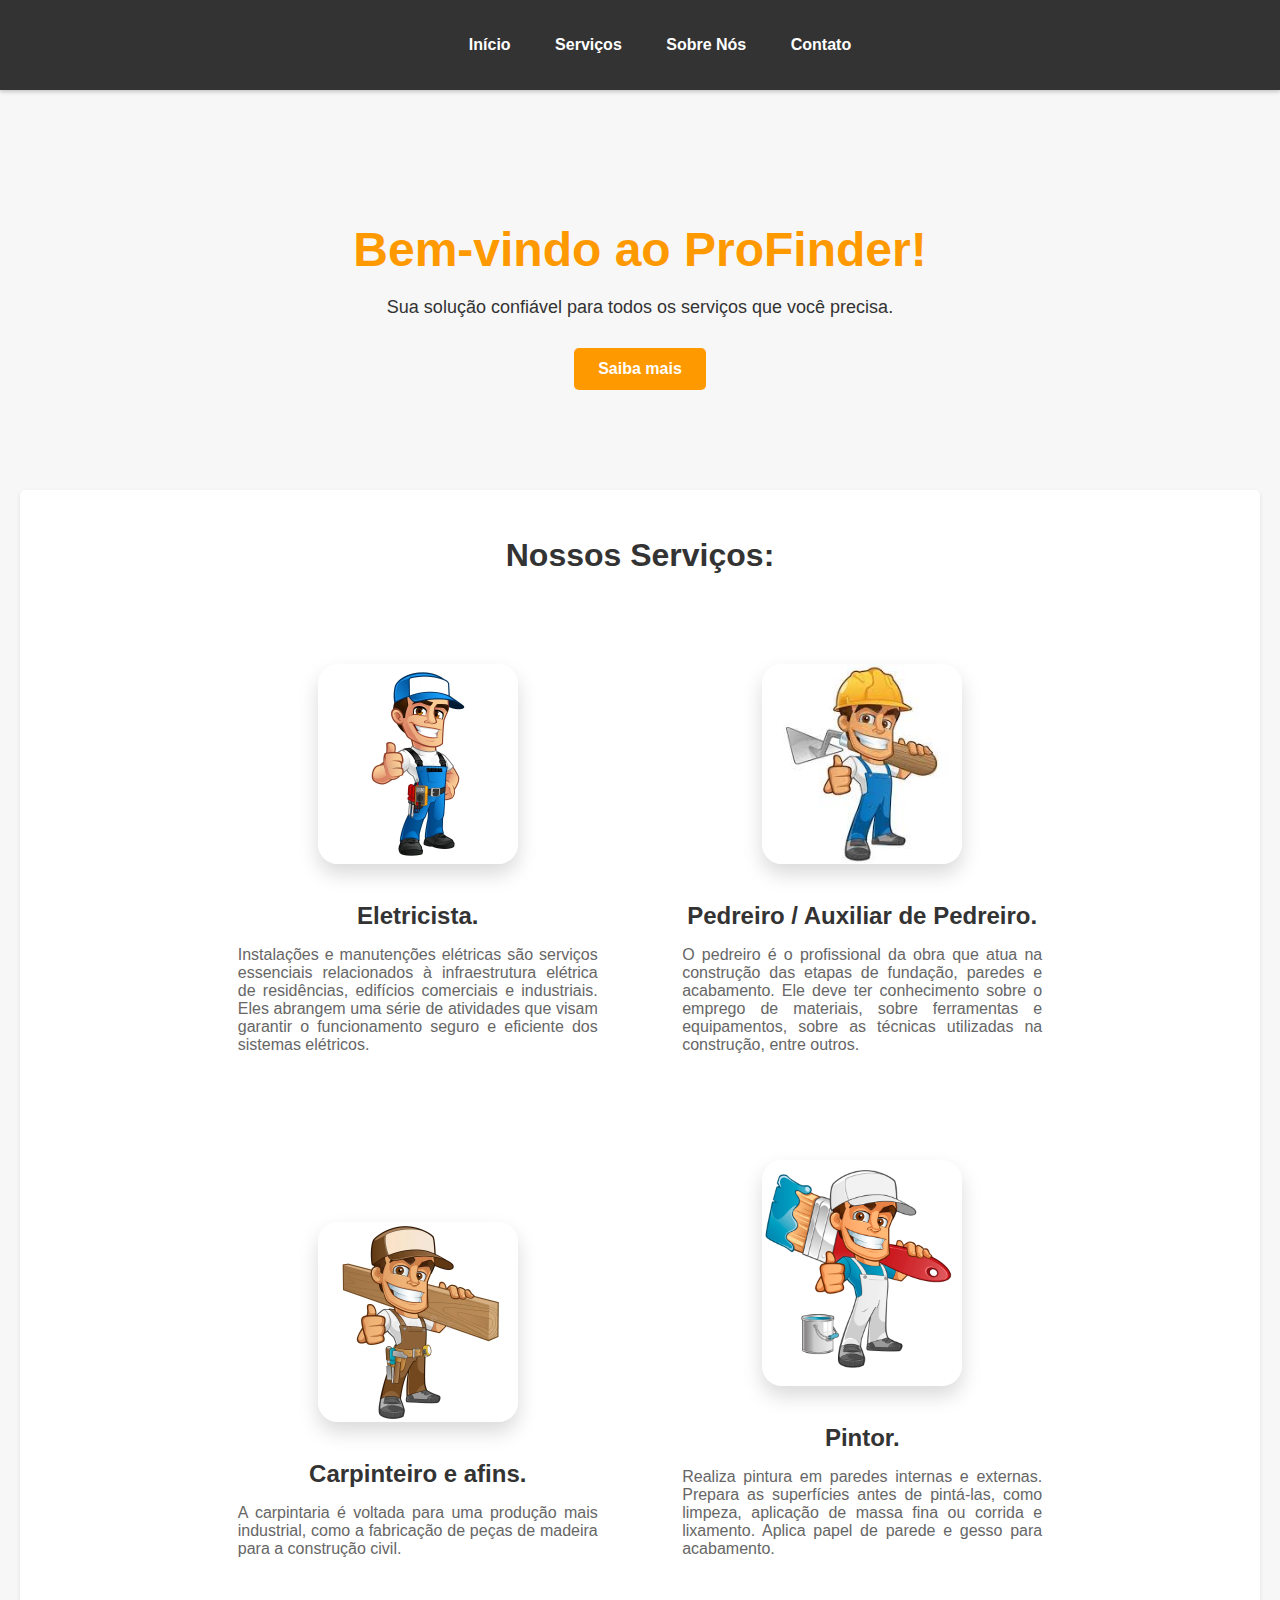
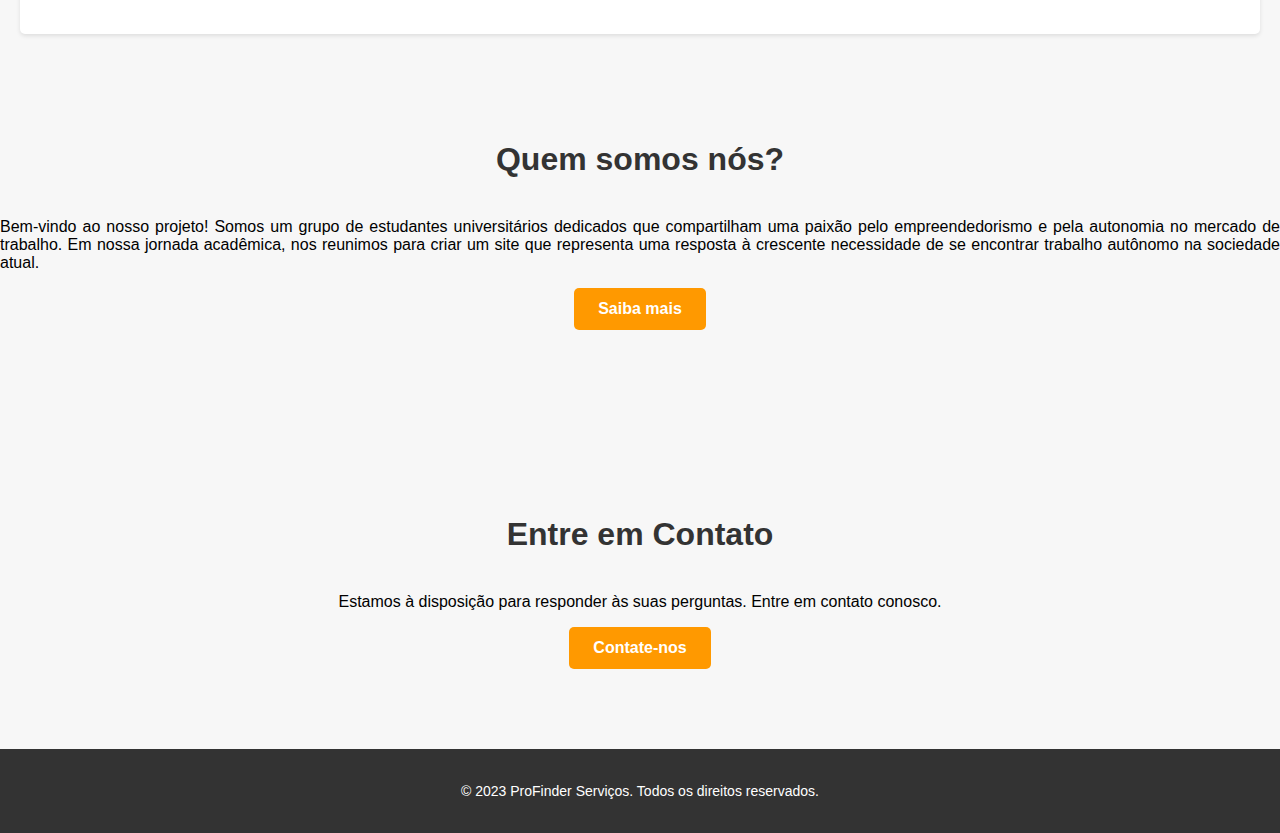
==== index.html @ 60f461d2 "05.09.2023" ====
<!DOCTYPE html>
<html lang="pt-br">

<head>
    <meta charset="UTF-8">
    <meta name="viewport" content="width=device-width, initial-scale=1.0">
    <link rel="stylesheet" href="./css/styles.css">
    <title>ProFinder</title>
</head>

<body>
    <header>
        <nav>
            <ul>
                <li><a href="#">Início</a></li>
                <li><a href="#">Serviços</a></li>
                <li><a href="#">Sobre Nós</a></li>
                <li><a href="#">Contato</a></li>
            </ul>
        </nav>
    </header>

    <section class="topo">
        <h1>Bem-vindo ao ProFinder!</h1>
        <p>Sua solução confiável para todos os serviços que você precisa.</p>
        <a href="#" class="btn">Saiba mais</a>
    </section>

    <section class="servicos">
        <h2>Nossos Serviços:</h2>

        <div class="eletricista">
            <img src="./img/manuteletrica.png" alt="Eletricista">
            <h3>Eletricista.</h3>
            <p>Instalações e manutenções elétricas são serviços essenciais relacionados à infraestrutura elétrica de
                residências, edifícios comerciais e industriais. Eles abrangem uma série de atividades que visam
                garantir o funcionamento seguro e eficiente dos sistemas elétricos.</p>
        </div>

        <div class="pedreiro">
            <img src="./img/pedreiro.png" alt="Pedreiro e afins">
            <h3>Pedreiro / Auxiliar de Pedreiro.</h3>
            <p>O pedreiro é o profissional da obra que atua na construção das etapas de fundação, paredes e acabamento.
                Ele deve ter conhecimento sobre o emprego de materiais, sobre ferramentas e equipamentos, sobre as
                técnicas utilizadas na construção, entre outros.</p>
        </div>

        <div class="carpinteiro">
            <img src="./img/carpinteiro.png" alt="Carpinteiro">
            <h3>Carpinteiro e afins.</h3>
            <p>A carpintaria é voltada para uma produção mais industrial, como a fabricação de peças de madeira para a
                construção civil.</p>
        </div>

        <div class="pintor">
            <img src="./img/pintor.png" alt="Pintor">
            <h3>Pintor.</h3>
            <p>Realiza pintura em paredes internas e externas. Prepara as superfícies antes de pintá-las, como limpeza,
                aplicação de massa fina ou corrida e lixamento. Aplica papel de parede e gesso para acabamento.</p>
        </div>
    </section>

    <section class="sobre">
        <h2>Quem somos nós?</h2>
        <p>Bem-vindo ao nosso projeto! Somos um grupo de estudantes universitários dedicados que compartilham uma paixão
            pelo empreendedorismo e pela autonomia no mercado de trabalho. Em nossa jornada acadêmica, nos reunimos para
            criar um site que representa uma resposta à crescente necessidade de se encontrar trabalho autônomo na
            sociedade atual.</p>
        <a href="#" class="btn">Saiba mais</a>
    </section>

    <section class="contato">
        <h2>Entre em Contato</h2>
        <p>Estamos à disposição para responder às suas perguntas. Entre em contato conosco.</p>
        <a href="#" class="btn">Contate-nos</a>
    </section>

    <footer>
        <p>&copy; 2023 ProFinder Serviços. Todos os direitos reservados.</p>
    </footer>
</body>

</html>
---- css/styles.css ----
/* Adicionando estilos para o corpo da página */
body {
    font-family: "Century Gothic", sans-serif;
    background-color: #f7f7f7;
    margin: 0;
    padding: 0;
}

/* Estilos para o cabeçalho (header) */
header {
    background-color: #333;
    color: #fff;
    padding: 20px 0;
    box-shadow: 0px 2px 4px rgba(0, 0, 0, 0.2);
}

nav ul {
    list-style-type: none;
    text-align: center;
}

nav li {
    display: inline;
    margin: 0 20px;
}

nav a {
    text-decoration: none;
    color: #fff;
    font-weight: bold;
    font-size: 16px;
    transition: color 0.3s;
}

nav a:hover {
    color: #ff9900;
}

/* Estilos para a seção de herói (hero) */
.topo {
    text-align: center;
    padding: 100px 0;
    background-image: url('hero-background.jpg');
    background-size: cover;
    background-position: center;
    color: #fff;
}

.topo h1 {
    font-size: 48px;
    margin-bottom: 20px;
    color: #ff9900;
}

.topo p {
    font-size: 18px;
    margin-bottom: 30px;
    color: #333
}

.btn {
    display: inline-block;
    padding: 12px 24px;
    background-color: #ff9900;
    color: #fff;
    text-decoration: none;
    border-radius: 5px;
    font-weight: bold;
    transition: background-color 0.3s;
}

.btn:hover {
    background-color: #ff6600;
}

/* Estilos para a seção de serviços (services) */
.servicos {
    text-align: center;
    padding: 80px 0;
}

/*.servicos section {
    text-align: center;
    padding: 40px;
    border-radius: 20px;
    width: 30%;
    width: 128px;
    max-width: 100%;
}*/

section div {
    text-align: center;
    padding: 40px;
    border-radius: 20px;
    width: 30%;
    display: inline-block;
}

.servicos h2 {
    font-size: 32px;
    margin-bottom: 40px;
    color: #333;
}

.servicos {
    display: inline-block;
    margin: 0 20px;
    background-color: #fff;
    border-radius: 5px;
    padding: 20px;
    box-shadow: 0px 2px 4px rgba(0, 0, 0, 0.1);
}

.servicos img {
    max-width: 100%;
    height: auto;
    margin-bottom: 20px;
    border-radius: 20px;
    box-shadow: 0 10px 20px rgba(0, 0, 0, 0.15);
    display: inline-block;
    margin: 10px;
    width: 200px;
    height: auto;
}

.servicos h3 {
    font-size: 24px;
    margin-bottom: 10px;
    color: #333;
}

.servicos p {
    font-size: 16px;
    color: #666;
    text-align: justify;
}

/* Estilos para a seção "Sobre Nós" (about-us) */
.sobre {
    text-align: center;
    padding: 80px 0;
    background-color: #f7f7f7;
}

.sobre h2 {
    font-size: 32px;
    margin-bottom: 40px;
    color: #333;
}

.sobre p {
    text-align: justify;
}

/* Estilos para a seção de contato (contact) */
.contato {
    text-align: center;
    padding: 80px 0;
}

.contato h2 {
    font-size: 32px;
    margin-bottom: 40px;
    color: #333;
}

/* Estilos para o rodapé (footer) */
footer {
    text-align: center;
    background-color: #333;
    color: #fff;
    padding: 20px 0;
}

footer p {
    font-size: 14px;
}
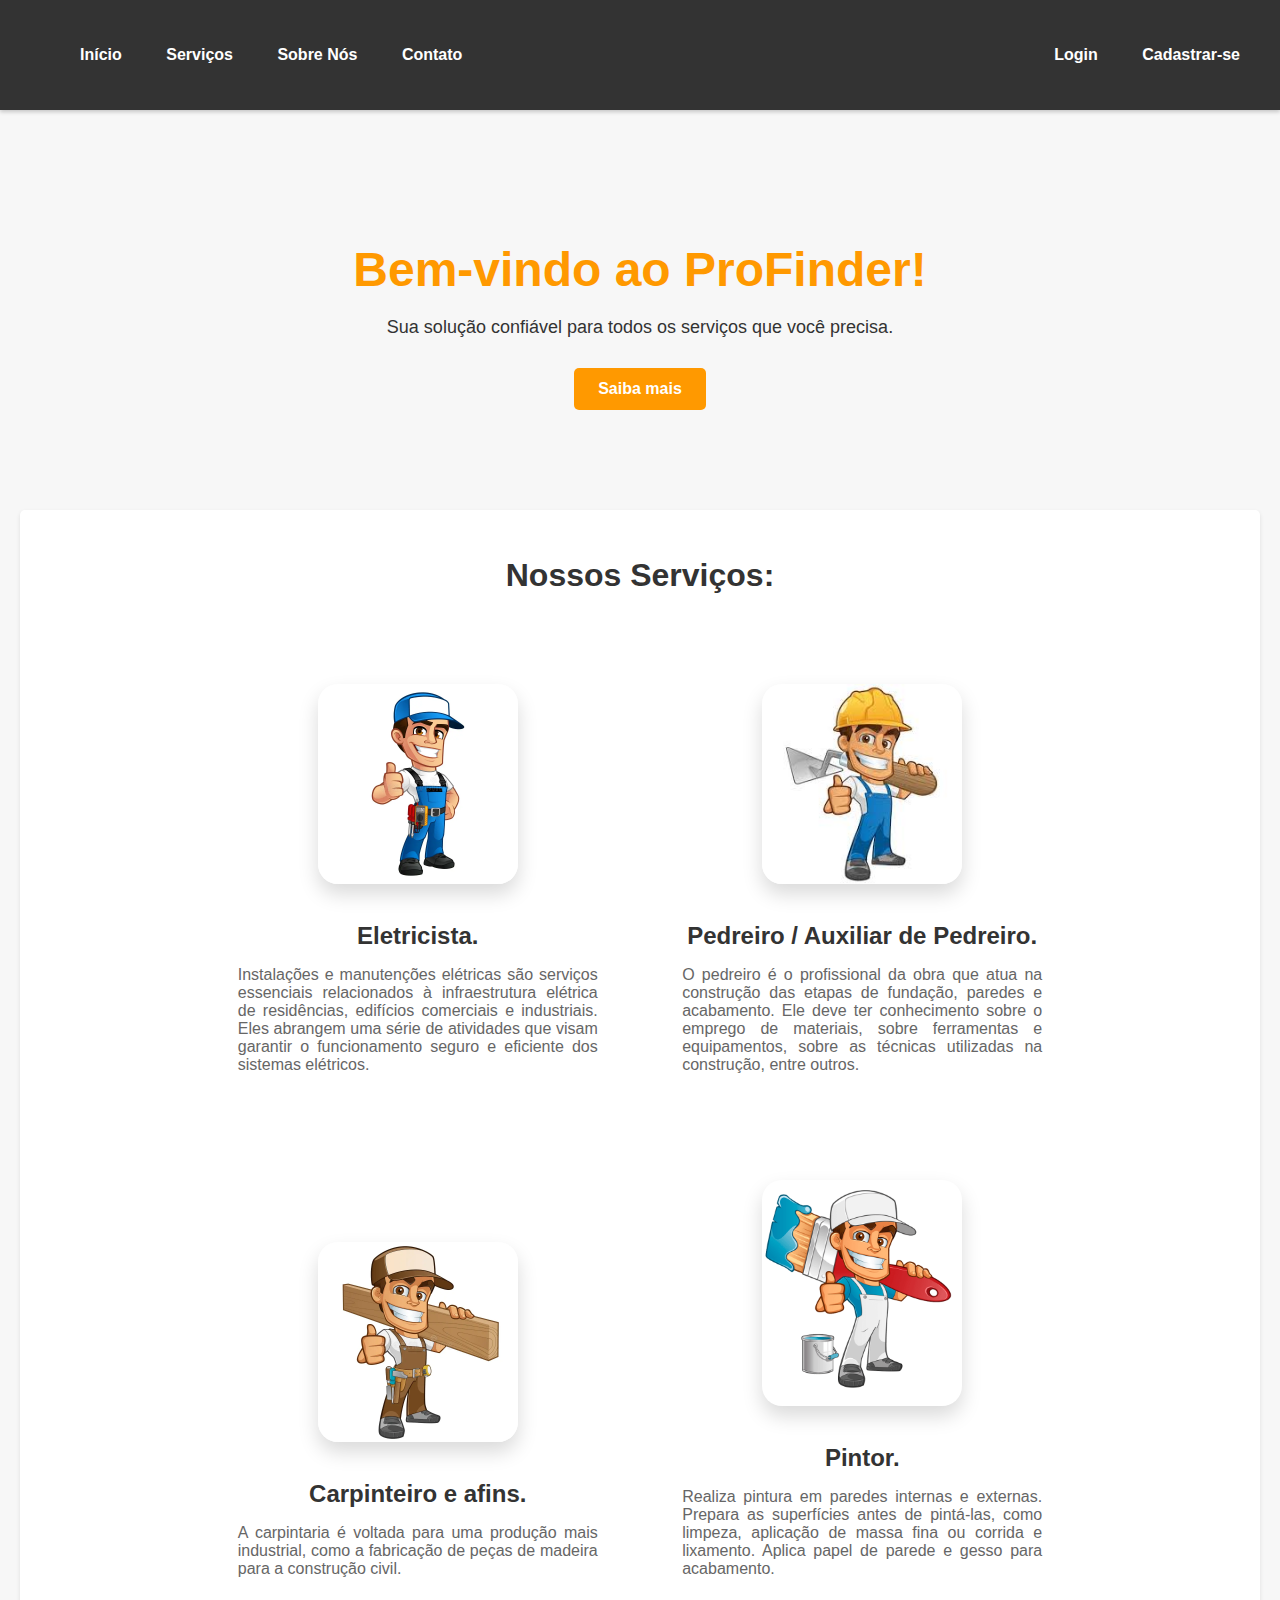
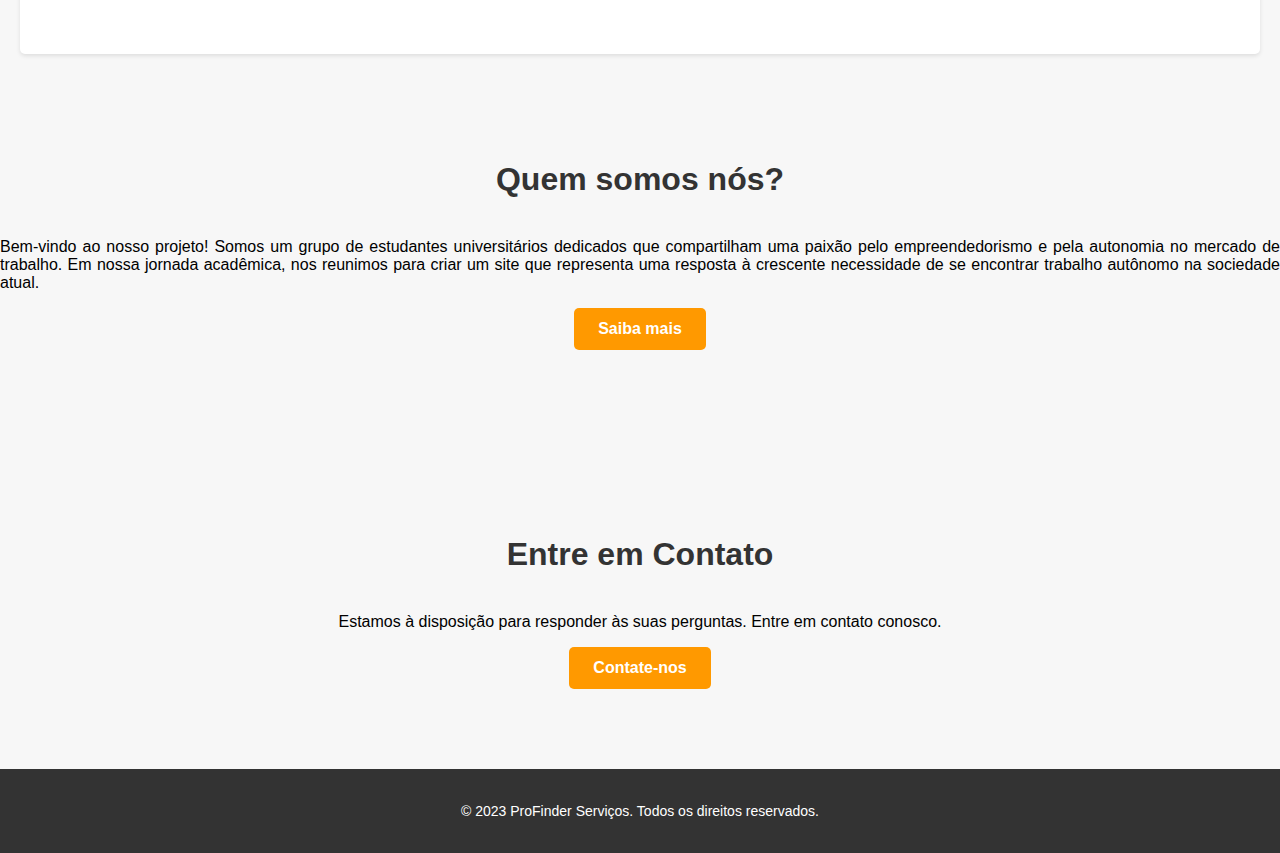
==== commit e27bd559: "06/09/2023" ====
--- a/index.html
+++ b/index.html
@@ -10,13 +10,22 @@
 
 <body>
     <header>
-        <nav>
-            <ul>
-                <li><a href="#">Início</a></li>
-                <li><a href="#">Serviços</a></li>
-                <li><a href="#">Sobre Nós</a></li>
-                <li><a href="#">Contato</a></li>
-            </ul>
+        <nav class="navibar">
+            <div class="centralizar">
+                <ul>
+                    <li><a href="index.html">Início</a></li>
+                    <li><a href="#">Serviços</a></li>
+                    <li><a href="#">Sobre Nós</a></li>
+                    <li><a href="#">Contato</a></li>
+                </ul>
+            </div>
+
+            <div class="esquerda">
+                <ul>
+                    <li><a href="#">Login</a></li>
+                    <li><a href="cadUsuario.html">Cadastrar-se</a></li>
+                </ul>
+            </div>
         </nav>
     </header>
 
--- a/css/styles.css
+++ b/css/styles.css
@@ -34,6 +34,14 @@
 
 nav a:hover {
     color: #ff9900;
+}
+.navibar {
+    display: flex;
+    justify-content: space-between; /* Espaço entre os elementos centralizados e os elementos à direita */
+    align-items: center; /* Centraliza verticalmente os elementos */
+    background-color: #333;
+    color: #fff;
+    padding: 10px 20px;  
 }
 
 /* Estilos para a seção de herói (hero) */
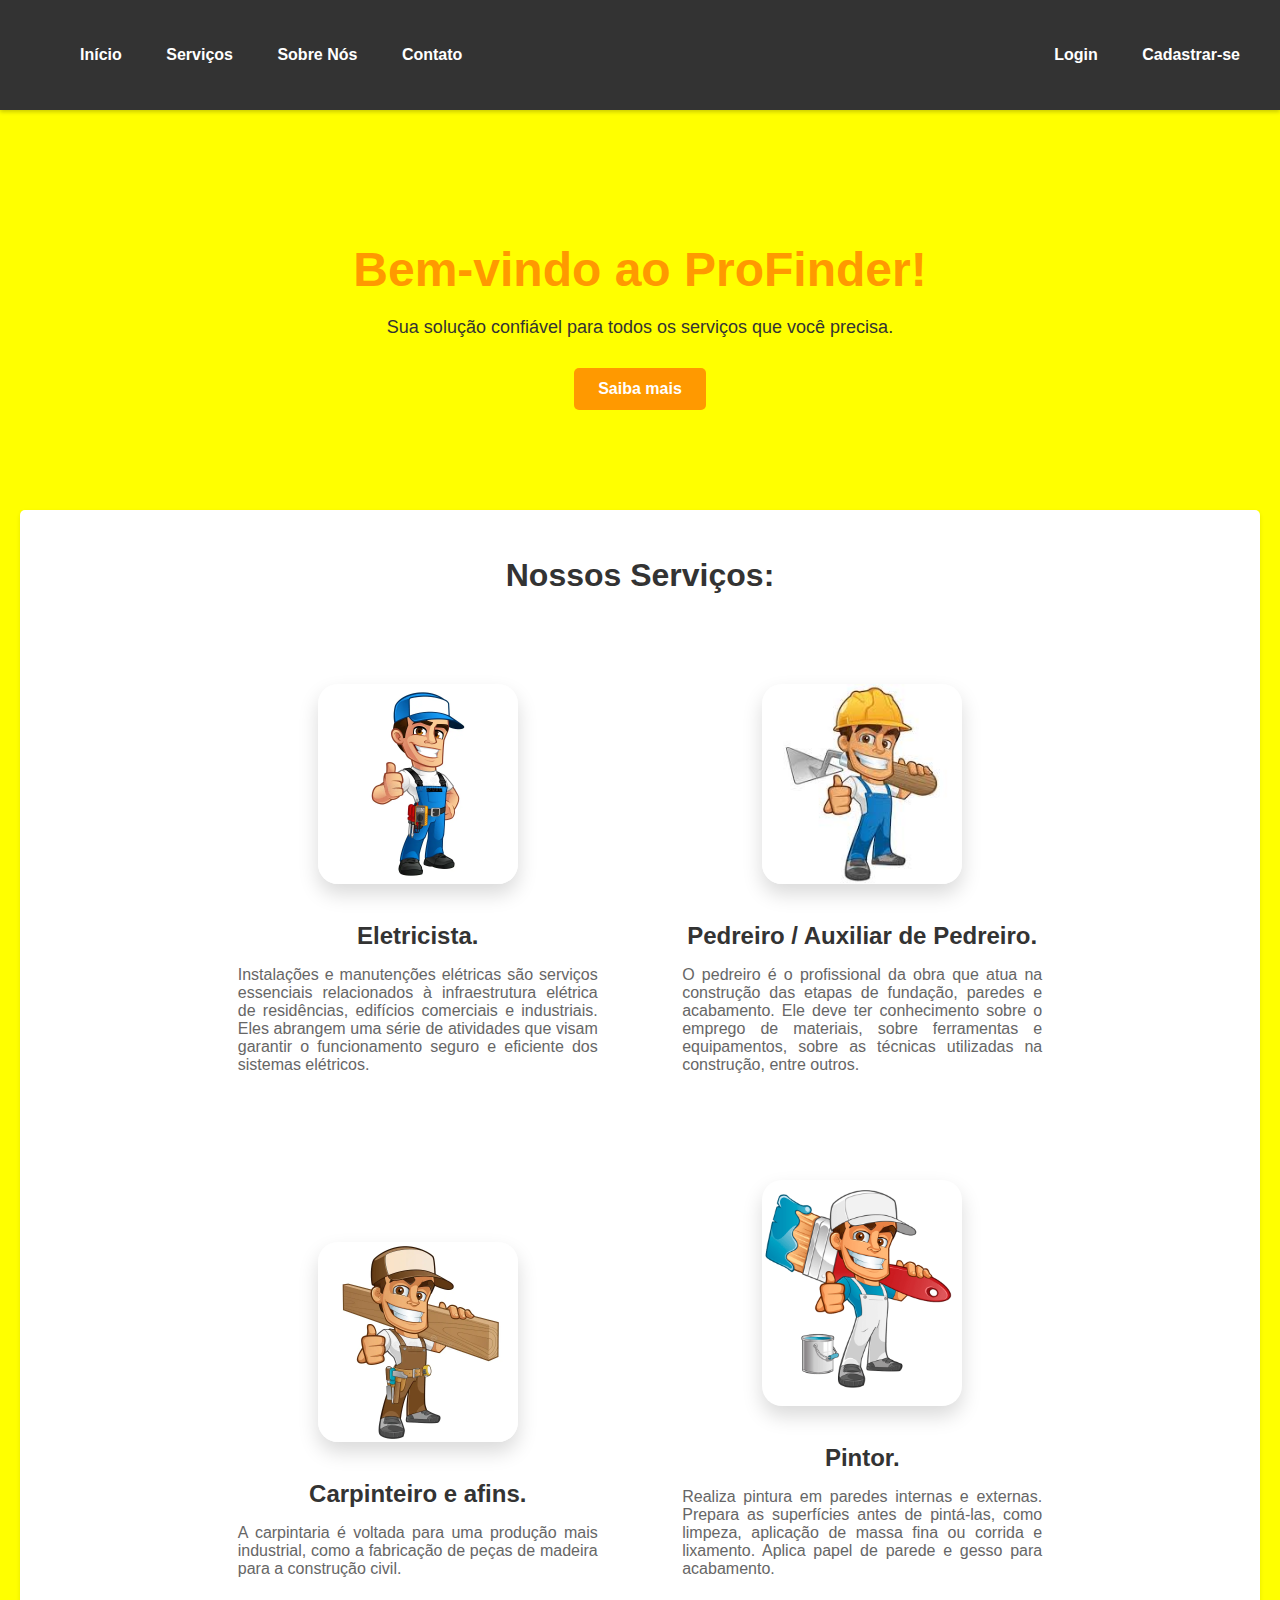
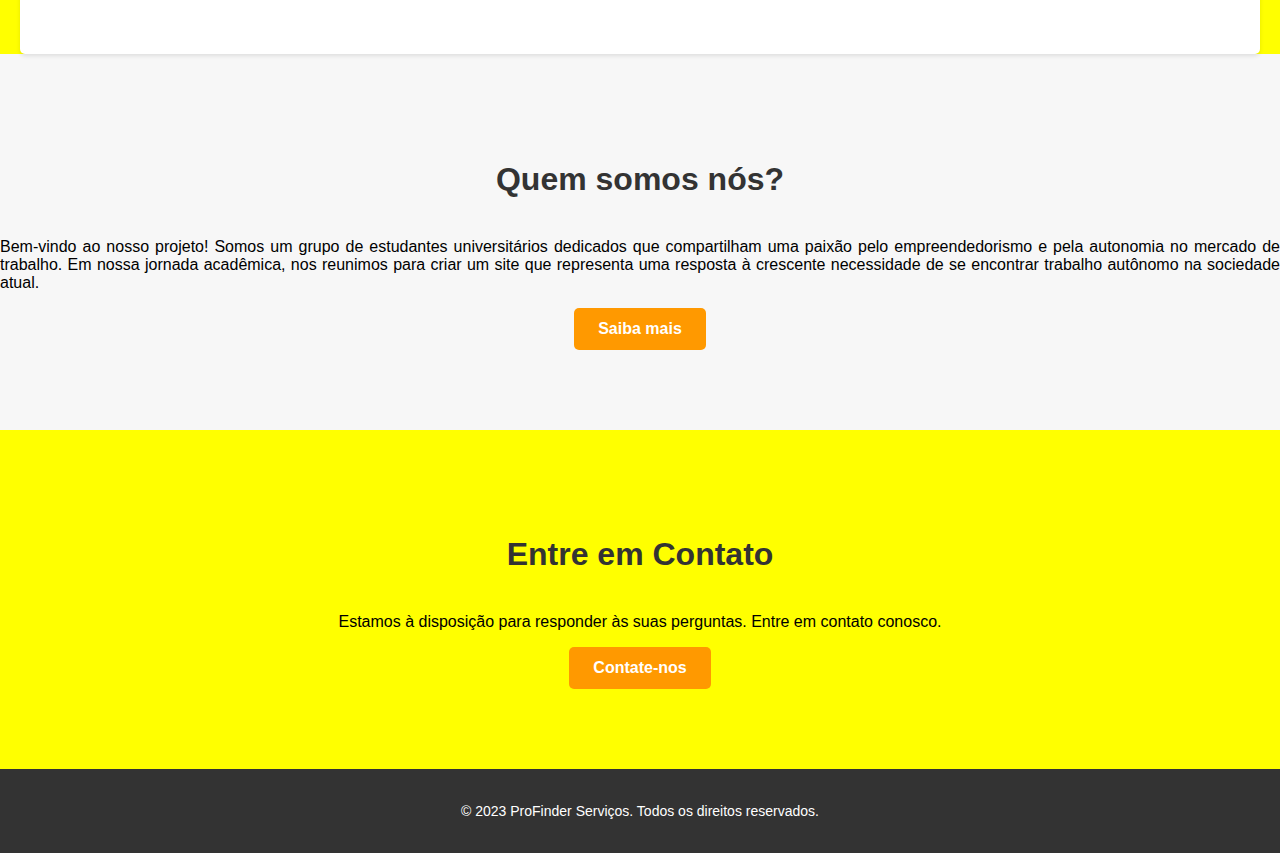
==== commit f94db4cf: "06/09/2023" ====
--- a/index.html
+++ b/index.html
@@ -22,7 +22,7 @@
 
             <div class="esquerda">
                 <ul>
-                    <li><a href="#">Login</a></li>
+                    <li><a href="login.html">Login</a></li>
                     <li><a href="cadUsuario.html">Cadastrar-se</a></li>
                 </ul>
             </div>
--- a/css/styles.css
+++ b/css/styles.css
@@ -4,6 +4,7 @@
     background-color: #f7f7f7;
     margin: 0;
     padding: 0;
+    background-color: yellow;
 }
 
 /* Estilos para o cabeçalho (header) */
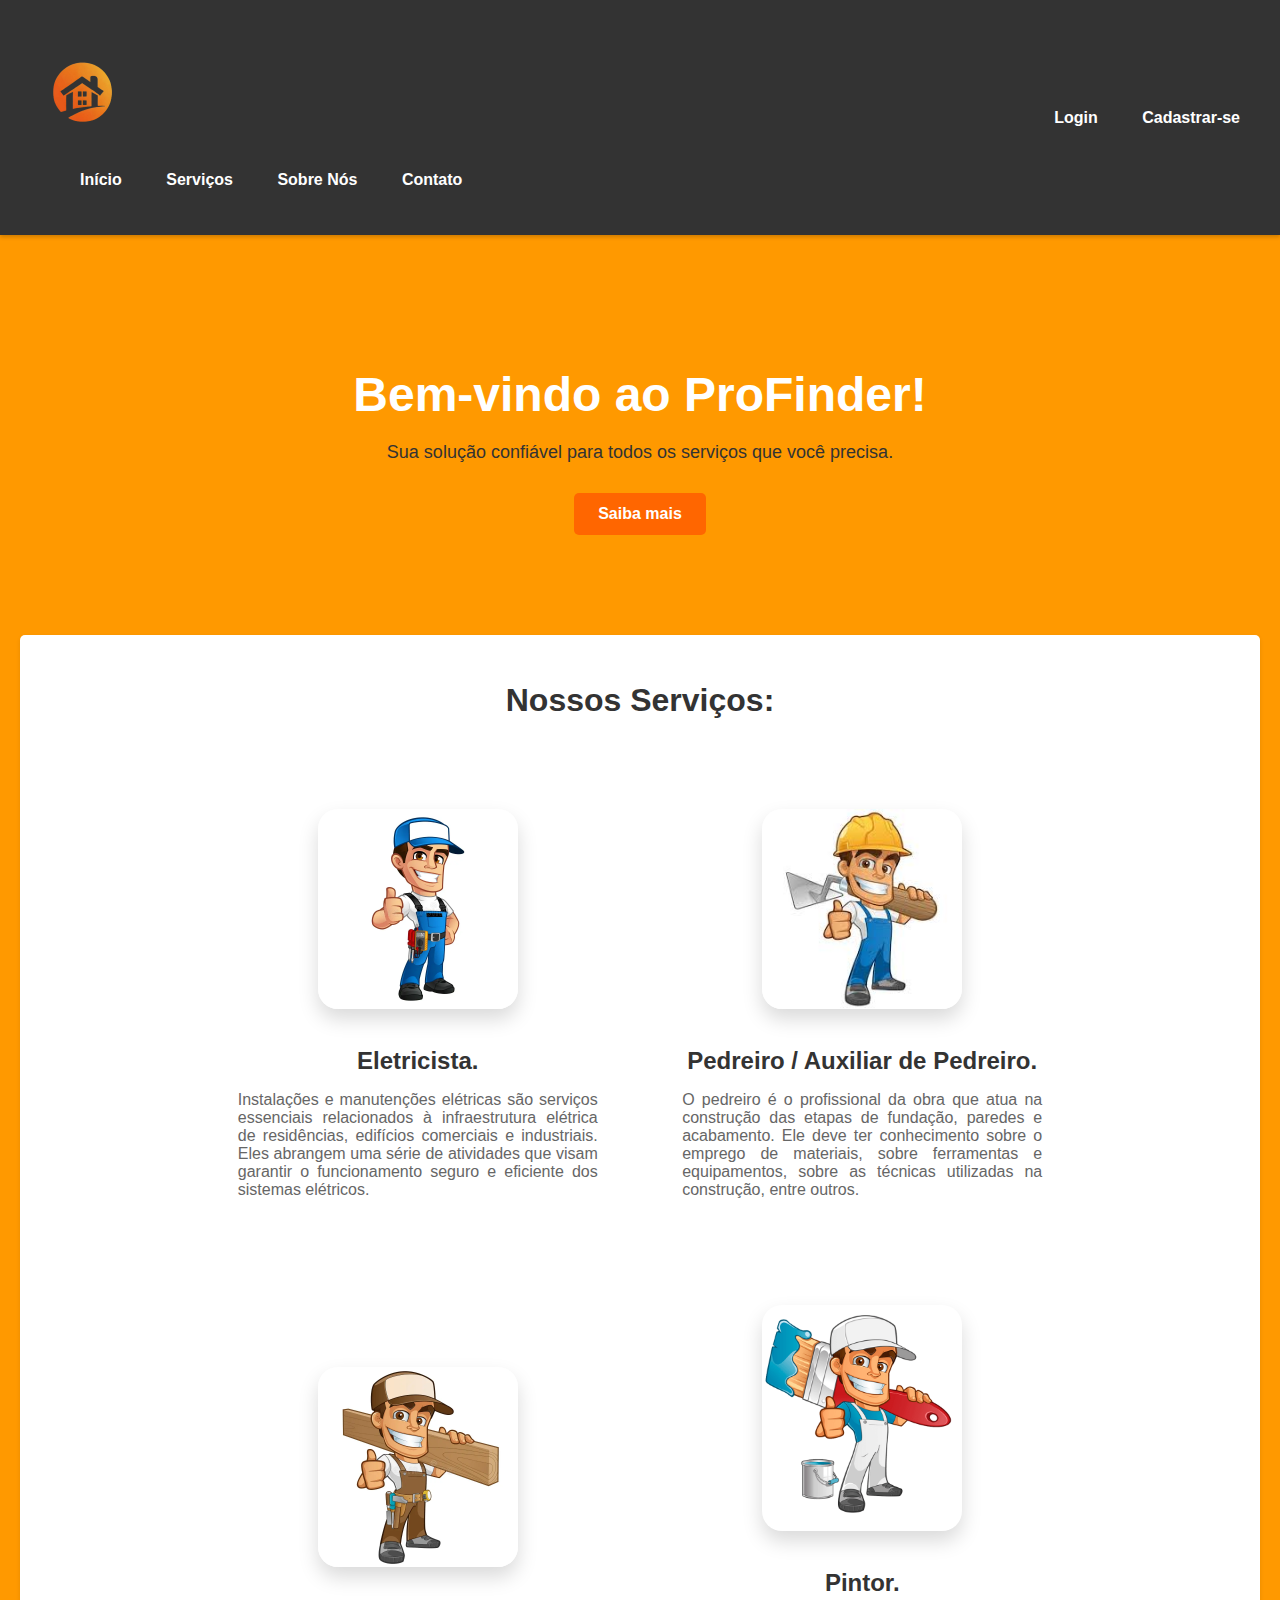
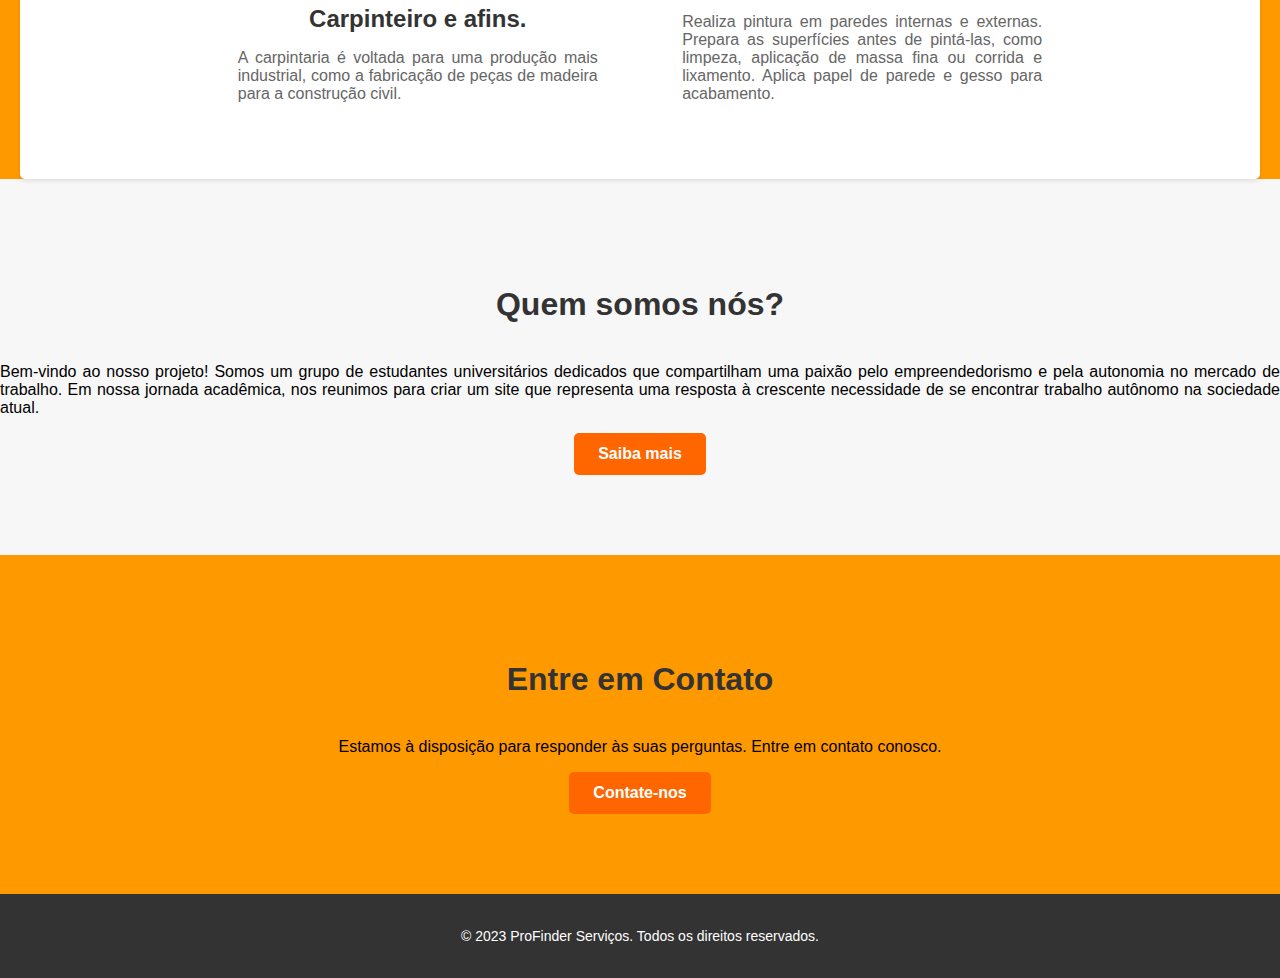
==== commit 6075166e: "12/10" ====
--- a/index.html
+++ b/index.html
@@ -12,6 +12,7 @@
     <header>
         <nav class="navibar">
             <div class="centralizar">
+                <img class="logo" src="./img/logo.png">
                 <ul>
                     <li><a href="index.html">Início</a></li>
                     <li><a href="#">Serviços</a></li>
--- a/css/styles.css
+++ b/css/styles.css
@@ -4,7 +4,8 @@
     background-color: #f7f7f7;
     margin: 0;
     padding: 0;
-    background-color: yellow;
+    background-color: #ff9900;
+
 }
 
 /* Estilos para o cabeçalho (header) */
@@ -58,7 +59,7 @@
 .topo h1 {
     font-size: 48px;
     margin-bottom: 20px;
-    color: #ff9900;
+    color: #fff;
 }
 
 .topo p {
@@ -70,7 +71,7 @@
 .btn {
     display: inline-block;
     padding: 12px 24px;
-    background-color: #ff9900;
+    background-color: #ff6600;
     color: #fff;
     text-decoration: none;
     border-radius: 5px;
@@ -79,7 +80,7 @@
 }
 
 .btn:hover {
-    background-color: #ff6600;
+    background-color: #ff9900;
 }
 
 /* Estilos para a seção de serviços (services) */
@@ -183,4 +184,10 @@
 
 footer p {
     font-size: 14px;
+}
+
+.logo {
+    width: 125px;
+    height: 125px;
+    display: flex;
 }